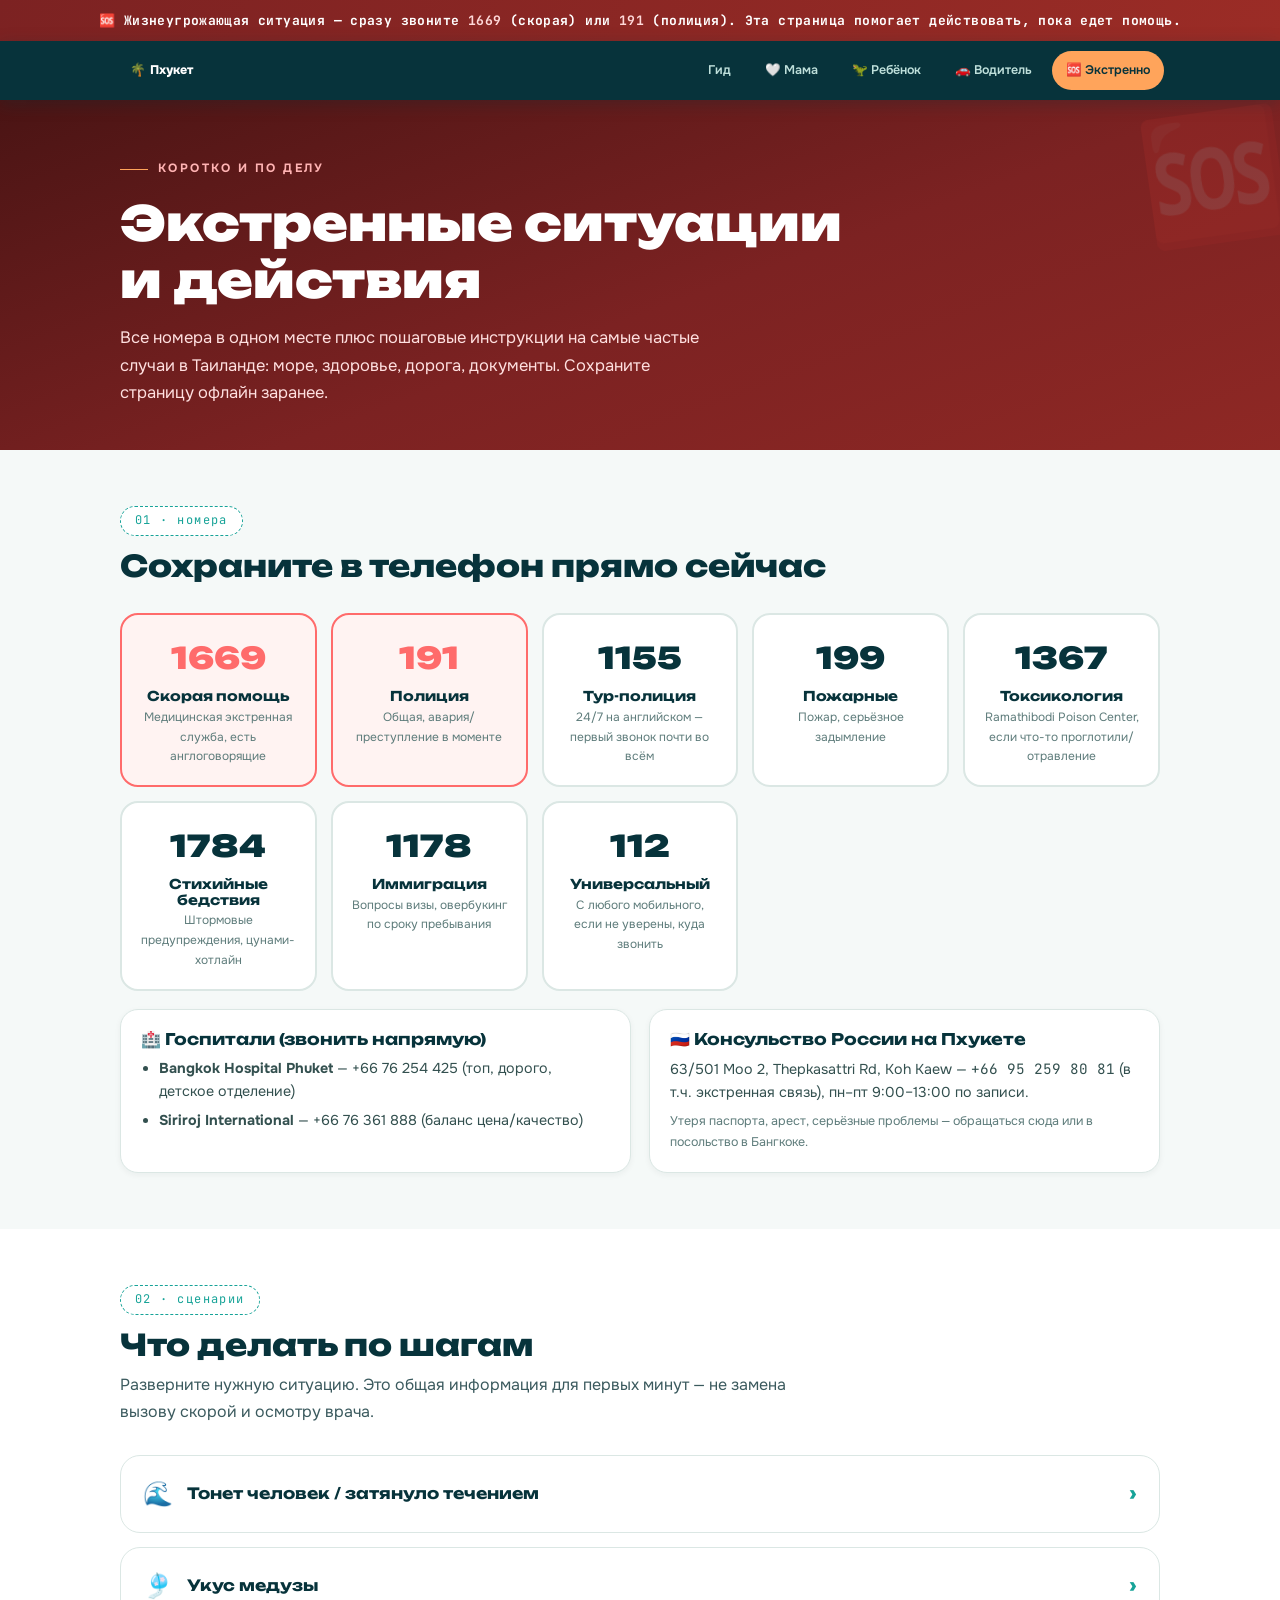
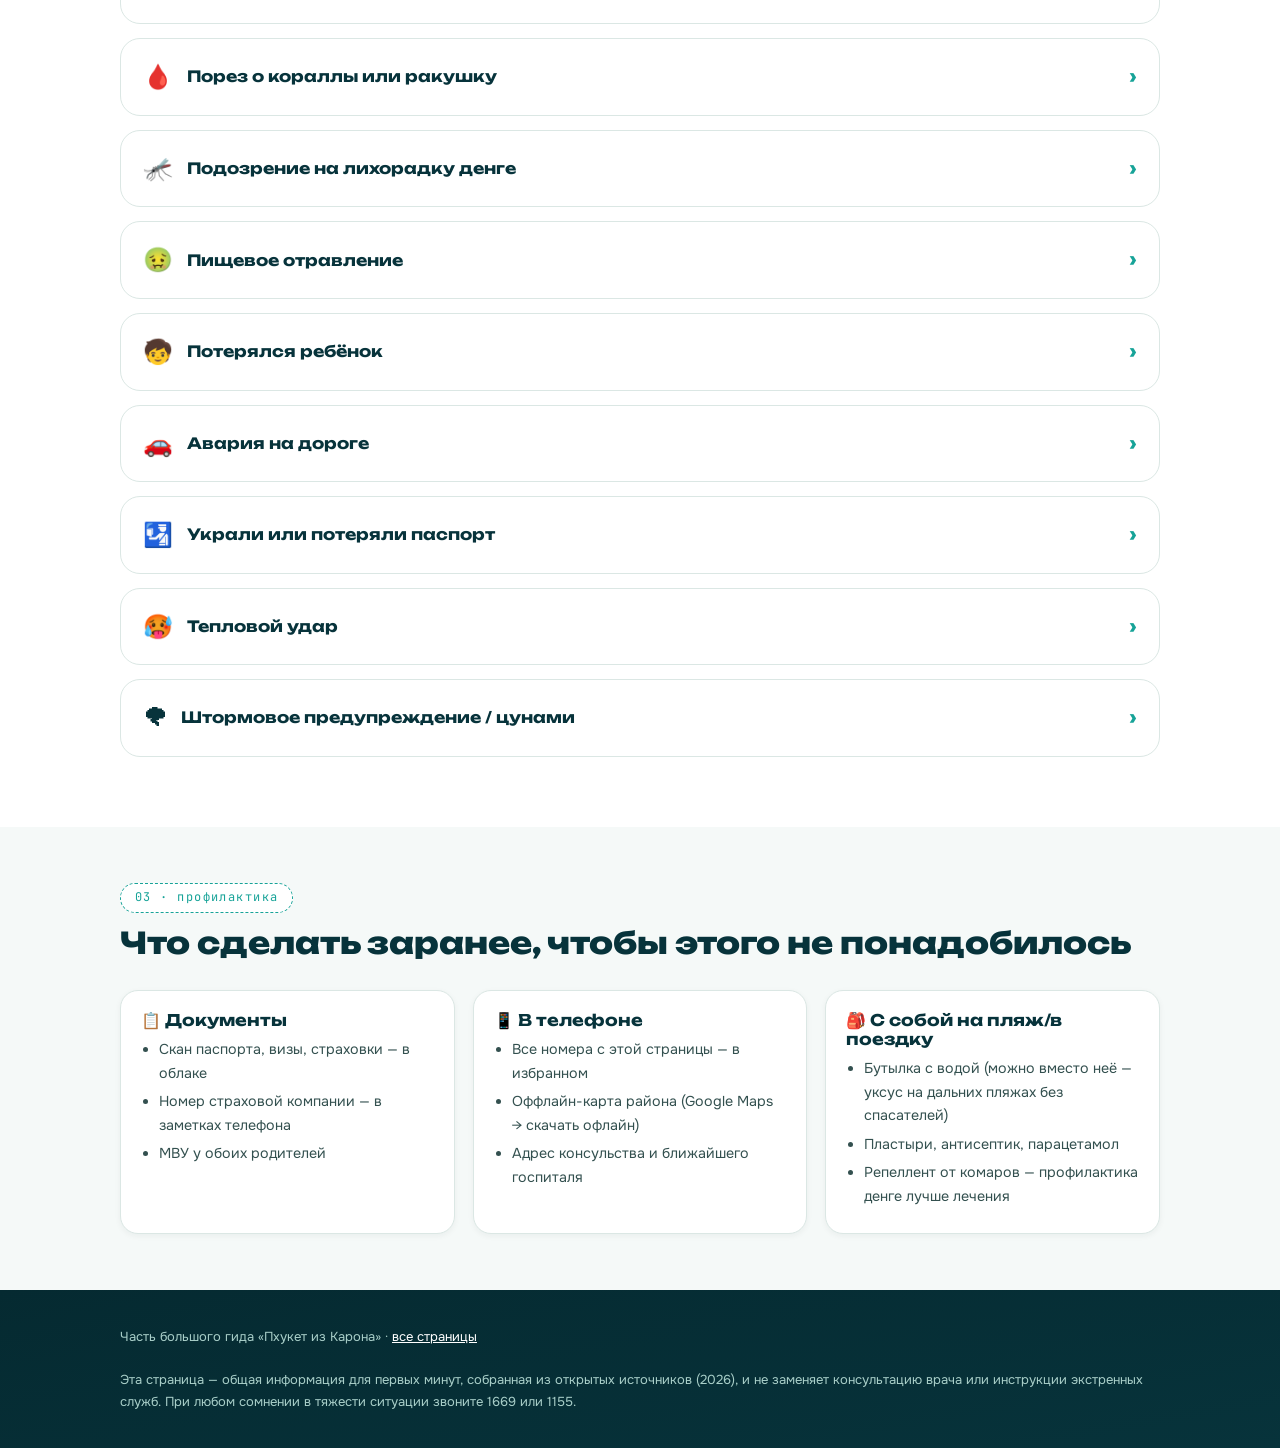
==== extrenno.html @ 76ff3a08 "Add Phuket family guide landing page with GitHub Pages deploy Bundles the mama/rebenok/voditel/extre" ====
<!DOCTYPE html>
<html lang="ru">
<head>
<meta charset="UTF-8">
<meta name="viewport" content="width=device-width, initial-scale=1.0">
<title>Экстренные ситуации · Пхукет из Карона</title>
<link rel="preconnect" href="https://fonts.googleapis.com">
<link href="https://fonts.googleapis.com/css2?family=Unbounded:wght@400;600;800;900&family=Onest:wght@400;500;600;700&family=JetBrains+Mono:wght@400;600&display=swap" rel="stylesheet">
<link rel="stylesheet" href="style.css">
<style>
:root{--coral:#FF6B6B}
.sosbar{background:linear-gradient(120deg,#7C2222,#9B2C26);color:#fff;text-align:center;padding:10px 16px;font-family:'JetBrains Mono';font-size:13px;font-weight:700;letter-spacing:.03em}
.sosbar b{color:#FFD9D9}
.numgrid{display:grid;grid-template-columns:repeat(auto-fit,minmax(180px,1fr));gap:14px}
.numcard{background:#fff;border:2px solid var(--line);border-radius:18px;padding:18px;text-align:center;transition:transform .2s}
.numcard.crit{border-color:var(--coral);background:#FFF3F2}
.numcard .big{font-family:'Unbounded';font-weight:900;font-size:30px;color:var(--sea)}
.numcard.crit .big{color:var(--coral)}
.numcard h3{font-size:13.5px;margin-top:6px;color:var(--sea)}
.numcard p{font-size:12px;color:#5E7C7B;margin-top:3px}
.scenario{background:#fff;border:1px solid var(--line);border-radius:20px;overflow:hidden;margin-bottom:14px}
.scenario summary{list-style:none;cursor:pointer;padding:18px 22px;display:flex;align-items:center;gap:14px;font-family:'Unbounded';font-size:15.5px;color:var(--sea);font-weight:700}
.scenario summary::-webkit-details-marker{display:none}
.scenario summary .ico{font-size:24px}
.scenario summary .arrow{margin-left:auto;font-size:18px;color:var(--lagoon);transition:transform .25s}
.scenario[open] summary .arrow{transform:rotate(90deg)}
.scenario .body{padding:0 22px 22px 60px}
.steps{counter-reset:st}
.step{position:relative;padding:0 0 14px 30px;font-size:14.3px;color:#33504F}
.step::before{counter-increment:st;content:counter(st);position:absolute;left:0;top:0;width:22px;height:22px;border-radius:50%;background:var(--sea);color:#fff;font-family:'JetBrains Mono';font-size:12px;font-weight:700;display:flex;align-items:center;justify-content:center}
.scenario.crit .step::before{background:var(--coral)}
.dono{display:grid;grid-template-columns:1fr 1fr;gap:10px;margin-top:6px;font-size:13px}
.dono .yes,.dono .no{border-radius:10px;padding:8px 12px}
.dono .yes{background:#E3F3EE;color:#174D45}
.dono .no{background:#FBE5E4;color:#7C2222}
.dono b{display:block;font-size:11px;text-transform:uppercase;letter-spacing:.05em;margin-bottom:3px}
</style>
</head>
<body>
<div class="sosbar">🆘 Жизнеугрожающая ситуация — сразу звоните <b>1669</b> (скорая) или <b>191</b> (полиция). Эта страница помогает действовать, пока едет помощь.</div>
<div class="rolebar"><div class="wrap">
  <a class="home" href="index.html">🌴 Пхукет</a>
  <a href="index.html">Гид</a>
  <a href="mama.html">🤍 Мама</a>
  <a href="rebenok.html">🦖 Ребёнок</a>
  <a href="voditel.html">🚗 Водитель</a>
  <a class="act" href="extrenno.html">🆘 Экстренно</a>
</div></div>

<header class="phero" style="background:linear-gradient(160deg,#4A1414,#7C2222 55%,#9B2C26 130%)"><div class="phero-emoji">🆘</div><div class="wrap">
  <div class="eyebrow" style="color:#FFB3B3">Коротко и по делу</div>
  <h1>Экстренные ситуации и действия</h1>
  <p class="lead" style="color:#FFE0E0">Все номера в одном месте плюс пошаговые инструкции на самые частые случаи в Таиланде: море, здоровье, дорога, документы. Сохраните страницу офлайн заранее.</p>
</div></header>

<section>
  <div class="wrap">
    <div class="sec-head"><span class="kicker">01 · номера</span><h2>Сохраните в телефон прямо сейчас</h2></div>
    <div class="numgrid">
      <div class="numcard crit"><div class="big">1669</div><h3>Скорая помощь</h3><p>Медицинская экстренная служба, есть англоговорящие</p></div>
      <div class="numcard crit"><div class="big">191</div><h3>Полиция</h3><p>Общая, авария/преступление в моменте</p></div>
      <div class="numcard"><div class="big">1155</div><h3>Тур-полиция</h3><p>24/7 на английском — первый звонок почти во всём</p></div>
      <div class="numcard"><div class="big">199</div><h3>Пожарные</h3><p>Пожар, серьёзное задымление</p></div>
      <div class="numcard"><div class="big">1367</div><h3>Токсикология</h3><p>Ramathibodi Poison Center, если что-то проглотили/отравление</p></div>
      <div class="numcard"><div class="big">1784</div><h3>Стихийные бедствия</h3><p>Штормовые предупреждения, цунами-хотлайн</p></div>
      <div class="numcard"><div class="big">1178</div><h3>Иммиграция</h3><p>Вопросы визы, овербукинг по сроку пребывания</p></div>
      <div class="numcard"><div class="big">112</div><h3>Универсальный</h3><p>С любого мобильного, если не уверены, куда звонить</p></div>
    </div>
    <div class="grid g2" style="margin-top:18px">
      <div class="card"><h3>🏥 Госпитали (звонить напрямую)</h3><ul>
        <li><b>Bangkok Hospital Phuket</b> — +66 76 254 425 (топ, дорого, детское отделение)</li>
        <li><b>Siriroj International</b> — +66 76 361 888 (баланс цена/качество)</li></ul></div>
      <div class="card"><h3>🇷🇺 Консульство России на Пхукете</h3><p>63/501 Moo 2, Thepkasattri Rd, Koh Kaew — <span class="mono">+66 95 259 80 81</span> (в т.ч. экстренная связь), пн–пт 9:00–13:00 по записи.</p><p style="margin-top:6px;font-size:12.5px;color:#5E7C7B">Утеря паспорта, арест, серьёзные проблемы — обращаться сюда или в посольство в Бангкоке.</p></div>
    </div>
  </div>
</section>

<section>
  <div class="wrap">
    <div class="sec-head"><span class="kicker">02 · сценарии</span><h2>Что делать по шагам</h2>
      <p>Разверните нужную ситуацию. Это общая информация для первых минут — не замена вызову скорой и осмотру врача.</p></div>

    <details class="scenario crit">
      <summary><span class="ico">🌊</span>Тонет человек / затянуло течением<span class="arrow">›</span></summary>
      <div class="body"><div class="steps">
        <div class="step">Кричите «спасатель!» / «lifeguard!» и машите руками — на людных пляжах (Карон, Патонг, Ката) есть посты со спасателями.</div>
        <div class="step">Сами в воду за тонущим — только если умеете и есть чем помочь удержаться на плаву (доска, круг, пустая бутылка). Обратное течение выматывает и второго человека.</div>
        <div class="step">Если тянет течением вас самих: не плывите против него. Плывите параллельно берегу, пока не выйдете из полосы течения, потом — к берегу по диагонали.</div>
        <div class="step">После того как человек на берегу: звоните 1669, даже если кажется, что всё обошлось — возможен отложенный отёк лёгких («сухое утопление»).</div>
      </div></div>
    </details>

    <details class="scenario">
      <summary><span class="ico">🎐</span>Укус медузы<span class="arrow">›</span></summary>
      <div class="body">
        <p style="font-size:13.5px;color:#33504F;margin-bottom:10px">Протокол отличается для разных видов — главное правило: <b>не трогать голыми руками и не тереть</b>.</p>
        <div class="steps">
          <div class="step">Спокойно выйдите из воды — паника ускоряет разнос яда.</div>
          <div class="step">Уберите видимые щупальца пинцетом, краем карты или в перчатках — никогда голой рукой.</div>
          <div class="step"><b>Обычная медуза / бокс-медуза (жжёт сильно):</b> лейте уксус на место минимум 30 секунд.<br><b>Португальский кораблик (сине-фиолетовый «пузырь»):</b> уксус НЕ использовать — только промыть морской водой.</div>
          <div class="step">После уксуса (если применяли) — погружение в горячую воду 40–45°C на 20–40 минут снимает боль.</div>
          <div class="step">Тошнота, слабость, боль в груди, трудности с дыханием — это системная реакция, звоните 1669 немедленно.</div>
        </div>
        <div class="dono">
          <div class="no"><b>Никогда</b>Пресная вода на месте укуса, тереть песком, спирт, лёд без ткани, «народные» методы</div>
          <div class="yes"><b>Всегда</b>Уксус (кроме кораблика), горячая вода, врач при сильной реакции</div>
        </div>
      </div>
    </details>

    <details class="scenario">
      <summary><span class="ico">🩸</span>Порез о кораллы или ракушку<span class="arrow">›</span></summary>
      <div class="body"><div class="steps">
        <div class="step">Промойте рану чистой пресной водой сразу — во влажном климате инфекция развивается быстро.</div>
        <div class="step">Удалите видимые кусочки коралла/ракушки пинцетом, обработайте антисептиком.</div>
        <div class="step">Закройте сухой повязкой, меняйте раз в день, следите за покраснением вокруг раны.</div>
        <div class="step">Рана не заживает 2–3 дня, появился отёк или гной — к врачу, местные инфекции лечатся антибиотиком.</div>
      </div></div>
    </details>

    <details class="scenario">
      <summary><span class="ico">🦟</span>Подозрение на лихорадку денге<span class="arrow">›</span></summary>
      <div class="body"><div class="steps">
        <div class="step">Признаки: высокая температура без насморка/кашля, сильная головная и суставная боль, иногда сыпь — через 4–7 дней после укуса комара.</div>
        <div class="step">До анализа — только парацетамол. <b>Не давайте ибупрофен и аспирин</b> — при денге они повышают риск кровотечения.</div>
        <div class="step">Обратитесь в клинику для анализа крови (тромбоциты, экспресс-тест на денге) — можно в Siriroj или Bangkok Hospital.</div>
        <div class="step">Много жидкости, покой. Резкое ухудшение на 3–5 день (боль в животе, кровоточивость, вялость) — это повод для срочной госпитализации.</div>
      </div></div>
    </details>

    <details class="scenario">
      <summary><span class="ico">🤢</span>Пищевое отравление<span class="arrow">›</span></summary>
      <div class="body"><div class="steps">
        <div class="step">Регидратация — вода с солью/сахаром или аптечный регидрон малыми порциями каждые 15 минут.</div>
        <div class="step">Взрослому — можно переждать дома 12–24 часа при лёгких симптомах.</div>
        <div class="step">Ребёнку, при высокой температуре, крови в стуле, признаках обезвоживания (сухость во рту, редкое мочеиспускание, вялость) — сразу к врачу.</div>
        <div class="step">Не проходит больше суток или сильная слабость — Siriroj/Bangkok Hospital, капельница решает вопрос быстро.</div>
      </div></div>
    </details>

    <details class="scenario crit">
      <summary><span class="ico">🧒</span>Потерялся ребёнок<span class="arrow">›</span></summary>
      <div class="body"><div class="steps">
        <div class="step">Не бегайте хаотично — сначала быстро осмотрите ближайший радиус (туалеты, вода, ближайшие ларьки), громко зовите по имени.</div>
        <div class="step">На пляже — сразу к посту спасателей, у них есть громкая связь и протокол поиска.</div>
        <div class="step">В торговом центре — на ресепшен/охране, объявление по громкой связи с приметами и одеждой работает быстро.</div>
        <div class="step">Если за 10–15 минут не нашли — звоните 1155 (тур-полиция, английский 24/7) и 191.</div>
        <div class="step">Заранее: договоритесь с ребёнком о «точке сбора», сфотографируйте, во что одет, перед выходом из дома.</div>
      </div></div>
    </details>

    <details class="scenario">
      <summary><span class="ico">🚗</span>Авария на дороге<span class="arrow">›</span></summary>
      <div class="body"><div class="steps">
        <div class="step">Не двигайте машины, если никто серьёзно не пострадал — положение важно для страховки.</div>
        <div class="step">Фото/видео обеих машин, номеров, повреждений, дорожной разметки.</div>
        <div class="step">Есть пострадавшие — 1669, затем 191 для протокола.</div>
        <div class="step">Звоните в страховую компанию проката — номер в договоре аренды, обычно приезжают на место сами.</div>
        <div class="step">Не подписывайте документы на тайском без перевода — зовите 1155 как медиатора.</div>
      </div>
      <p style="margin-top:10px;font-size:12.5px"><a class="gmap" href="voditel.html">🚗 Подробный разбор ДТП — на странице водителя</a></p></div>
    </details>

    <details class="scenario">
      <summary><span class="ico">🛂</span>Украли или потеряли паспорт<span class="arrow">›</span></summary>
      <div class="body"><div class="steps">
        <div class="step">При краже — сначала в ближайший участок или Тур-полицию (1155) за официальным протоколом (bai raeng khwam), он нужен и консульству, и авиакомпании.</div>
        <div class="step">Затем — в консульство России на Пхукете (63/501 Moo 2, Thepkasattri Rd, тел. +66 95 259 80 81) для оформления справки на возвращение или нового загранпаспорта.</div>
        <div class="step">Параллельно заблокируйте банковские карты, если пропал и кошелёк.</div>
        <div class="step">Держите скан паспорта в облаке заранее — сильно ускоряет процесс.</div>
      </div></div>
    </details>

    <details class="scenario">
      <summary><span class="ico">🥵</span>Тепловой удар<span class="arrow">›</span></summary>
      <div class="body"><div class="steps">
        <div class="step">Признаки: горячая сухая кожа, спутанность сознания, головокружение, тошнота, иногда прекращение потоотделения — это опаснее обычного перегрева.</div>
        <div class="step">Немедленно в тень или кондиционируемое помещение, снять лишнюю одежду.</div>
        <div class="step">Обмахивать, обтирать прохладной (не ледяной) водой, лёд через ткань на шею/подмышки/пах.</div>
        <div class="step">В сознании — давать пить маленькими глотками. Спутанность, потеря сознания, судороги — это 1669 немедленно.</div>
      </div></div>
    </details>

    <details class="scenario">
      <summary><span class="ico">🌪</span>Штормовое предупреждение / цунами<span class="arrow">›</span></summary>
      <div class="body"><div class="steps">
        <div class="step">После цунами 2004 года на западном побережье установлена система сирен и знаков эвакуации — обращайте внимание на жёлто-синие таблички «Tsunami Evacuation Route» на пляжах.</div>
        <div class="step">Сирена или резкий отход воды от берега (море вдруг «убегает» далеко) — не фотографируйте, немедленно уходите вглубь острова, к возвышенности.</div>
        <div class="step">Следите за 1784 (горячая линия стихийных бедствий) и локальными новостями/уведомлениями от отеля.</div>
        <div class="step">Сильный ливень с ветром — держитесь подальше от деревьев и линий электропередач, за руль в такую погоду лучше не садиться.</div>
      </div></div>
    </details>

  </div>
</section>

<section>
  <div class="wrap">
    <div class="sec-head"><span class="kicker">03 · профилактика</span><h2>Что сделать заранее, чтобы этого не понадобилось</h2></div>
    <div class="grid g3">
      <div class="card"><h3>📋 Документы</h3><ul><li>Скан паспорта, визы, страховки — в облаке</li><li>Номер страховой компании — в заметках телефона</li><li>МВУ у обоих родителей</li></ul></div>
      <div class="card"><h3>📱 В телефоне</h3><ul><li>Все номера с этой страницы — в избранном</li><li>Оффлайн-карта района (Google Maps → скачать офлайн)</li><li>Адрес консульства и ближайшего госпиталя</li></ul></div>
      <div class="card"><h3>🎒 С собой на пляж/в поездку</h3><ul><li>Бутылка с водой (можно вместо неё — уксус на дальних пляжах без спасателей)</li><li>Пластыри, антисептик, парацетамол</li><li>Репеллент от комаров — профилактика денге лучше лечения</li></ul></div>
    </div>
  </div>
</section>

<footer><div class="wrap">Часть большого гида «Пхукет из Карона» · <a href="index.html" style="color:#fff">все страницы</a><br><br>Эта страница — общая информация для первых минут, собранная из открытых источников (2026), и не заменяет консультацию врача или инструкции экстренных служб. При любом сомнении в тяжести ситуации звоните 1669 или 1155.</div></footer>
</body>
</html>
---- style.css ----
/* ═══ Общие токены гида «Пхукет из Карона» ═══ */
:root{
  --sea:#07333B;--sea2:#0E4A54;--lagoon:#17A398;--mint:#7FD8C8;
  --sand:#F1E7CF;--papaya:#FFA45B;--coral:#FF6B6B;
  --paper:#F5F9F8;--ink:#0C2A30;--line:#DBE7E4;
}
*{margin:0;padding:0;box-sizing:border-box}
html{scroll-behavior:smooth}
body{font-family:'Onest',sans-serif;background:var(--paper);color:var(--ink);line-height:1.65;font-size:16px}
h1,h2,h3,.disp{font-family:'Unbounded',sans-serif;line-height:1.18}
.mono{font-family:'JetBrains Mono',monospace}
.wrap{max-width:1080px;margin:0 auto;padding:0 20px}
section{padding:56px 0}
section:nth-of-type(even){background:#fff}
img{max-width:100%}
/* topbar — переключатель ролей */
.rolebar{background:var(--sea);position:sticky;top:0;z-index:80;box-shadow:0 4px 16px rgba(7,51,59,.25)}
.rolebar .wrap{display:flex;align-items:center;gap:6px;overflow-x:auto;padding:10px 16px;scrollbar-width:none}
.rolebar .wrap::-webkit-scrollbar{display:none}
.rolebar a{display:flex;align-items:center;gap:6px;color:#BFE0DB;text-decoration:none;font-size:12.5px;font-weight:600;padding:8px 13px;border-radius:999px;white-space:nowrap;transition:.2s;border:1px solid transparent}
.rolebar a:hover{color:#fff;border-color:rgba(255,255,255,.2)}
.rolebar a.act{background:var(--papaya);color:var(--sea)}
.rolebar .home{margin-right:auto;font-weight:800;color:#fff}
/* HERO simple */
.phero{padding:52px 0 44px;color:#fff;background:linear-gradient(160deg,var(--sea) 0%,var(--sea2) 55%,var(--lagoon) 130%);position:relative;overflow:hidden}
.phero .eyebrow{display:inline-flex;align-items:center;gap:10px;font-size:12px;letter-spacing:.2em;text-transform:uppercase;color:var(--mint);font-weight:700;margin-bottom:16px}
.phero .eyebrow::before{content:"";width:28px;height:1.5px;background:var(--papaya)}
.phero h1{font-size:clamp(28px,5vw,48px);font-weight:900;max-width:760px}
.phero p.lead{max-width:600px;margin-top:16px;color:#CFE9E4;font-size:16.5px}
.phero-emoji{position:absolute;font-size:120px;opacity:.10;right:-10px;top:-20px;transform:rotate(-8deg)}
/* section heads */
.sec-head{margin-bottom:30px}
.kicker{display:inline-flex;gap:8px;font-family:'JetBrains Mono';font-size:12px;letter-spacing:.12em;color:var(--lagoon);border:1.5px dashed var(--lagoon);border-radius:999px;padding:4px 14px;margin-bottom:12px;background:#fff}
.sec-head h2{font-size:clamp(21px,3vw,30px);font-weight:800;color:var(--sea)}
.sec-head p{max-width:720px;margin-top:10px;color:#3B5A5E}
/* tags */
.tag{display:inline-flex;align-items:center;gap:6px;font-family:'JetBrains Mono';font-size:12.5px;font-weight:600;background:var(--sand);color:var(--sea);border:1.5px dashed #C7A97B;border-radius:8px;padding:3px 10px}
.tag::before{content:"";width:7px;height:7px;border-radius:50%;background:var(--paper);border:1.5px solid #C7A97B}
.tag.free{background:#DFF3E6;border-color:#7DBF8E;color:#1E6B3A}.tag.free::before{border-color:#7DBF8E}
.tag.warn{background:#FDE7E3;border-color:#E39089;color:#9B2C26}.tag.warn::before{border-color:#E39089}
/* cards */
.grid{display:grid;gap:18px}
.g2{grid-template-columns:repeat(auto-fit,minmax(290px,1fr))}
.g3{grid-template-columns:repeat(auto-fit,minmax(250px,1fr))}
.g4{grid-template-columns:repeat(auto-fit,minmax(210px,1fr))}
.card{background:#fff;border:1px solid var(--line);border-radius:18px;padding:20px;box-shadow:0 2px 6px rgba(12,42,48,.05)}
section:nth-of-type(even) .card{background:var(--paper)}
.card h3{font-size:16px;color:var(--sea);margin-bottom:8px}
.card p,.card li{font-size:14.3px;color:#33504F}
.card ul{padding-left:18px;margin-top:6px}
.card li{margin-bottom:5px}
/* callouts */
.callout{border-radius:16px;padding:16px 20px;margin:18px 0;font-size:14.3px}
.callout b:first-child{display:block;font-family:'Unbounded';font-size:13px;margin-bottom:5px}
.co-tip{background:#E3F3EE;border:1px solid #9CCFC3;color:#174D45}
.co-warn{background:#FCEFE2;border:1px solid #EBC091;color:#7A4A16}
.co-alert{background:#FBE5E4;border:1px solid #E4A3A0;color:#7C2222}
/* tables */
.tbl{width:100%;border-collapse:collapse;background:#fff;border-radius:14px;overflow:hidden;box-shadow:0 2px 6px rgba(12,42,48,.06);font-size:13.6px}
.tbl th{background:var(--sea);color:#fff;text-align:left;padding:10px 12px;font-weight:600;font-size:12px}
.tbl td{padding:9px 12px;border-top:1px solid var(--line);vertical-align:top}
.tbl tr:nth-child(even) td{background:#F6FAF9}
.tbl .mono{font-size:12.5px;color:var(--sea);font-weight:600}
.tbl-scroll{overflow-x:auto;border-radius:14px}
.gmap{display:inline-flex;align-items:center;gap:6px;text-decoration:none;font-size:12.5px;font-weight:700;color:#fff;background:var(--lagoon);padding:7px 13px;border-radius:999px}
.gmap:hover{background:var(--sea)}
footer{background:linear-gradient(170deg,#052A31,#07333B);color:#A9CFC9;padding:36px 0;font-size:13px}
footer b{color:#fff}
@media(max-width:640px){section{padding:38px 0}}
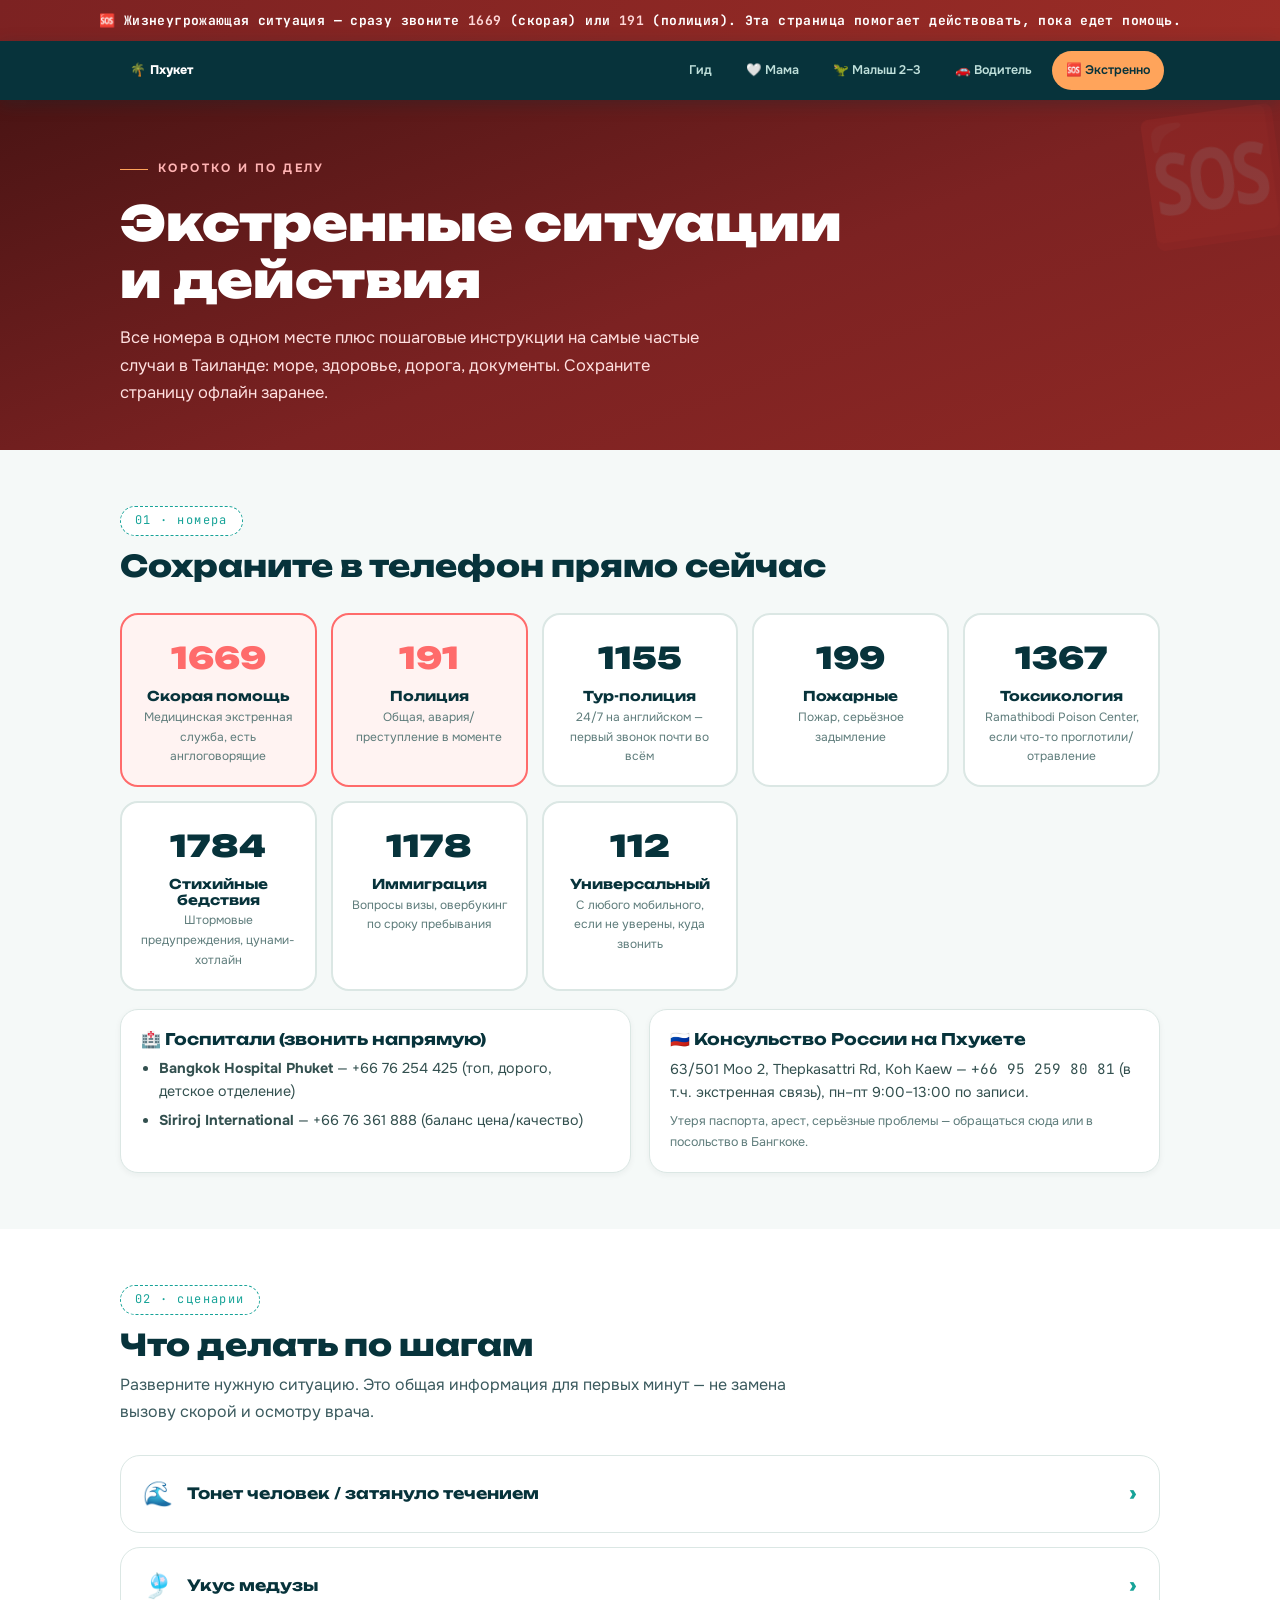
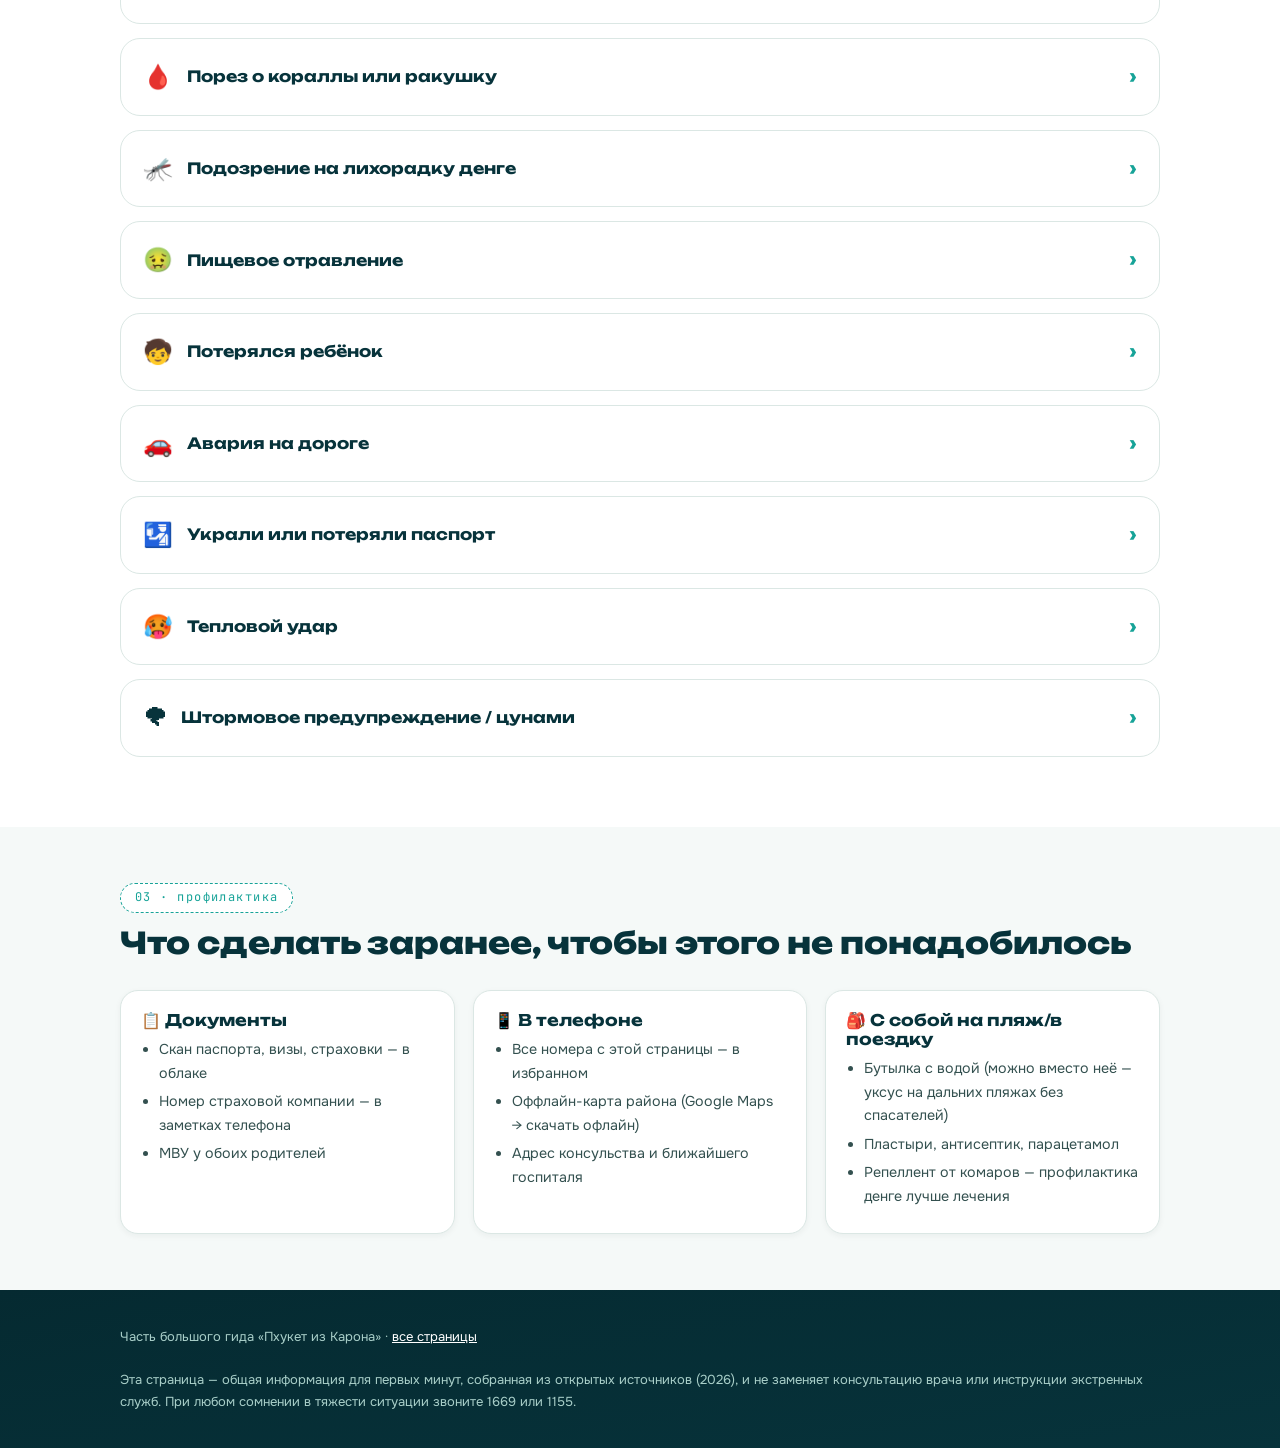
==== commit dc575c00: "Rework the toddler page for parents of a 2-3 year old The page was written to be shown directly to a" ====
--- a/extrenno.html
+++ b/extrenno.html
@@ -40,9 +40,9 @@
 <div class="sosbar">🆘 Жизнеугрожающая ситуация — сразу звоните <b>1669</b> (скорая) или <b>191</b> (полиция). Эта страница помогает действовать, пока едет помощь.</div>
 <div class="rolebar"><div class="wrap">
   <a class="home" href="index.html">🌴 Пхукет</a>
-  <a href="index.html">Гид</a>
+  <a href="phuket-guide-karon-2026.html">Гид</a>
   <a href="mama.html">🤍 Мама</a>
-  <a href="rebenok.html">🦖 Ребёнок</a>
+  <a href="rebenok.html">🦖 Малыш 2–3</a>
   <a href="voditel.html">🚗 Водитель</a>
   <a class="act" href="extrenno.html">🆘 Экстренно</a>
 </div></div>
